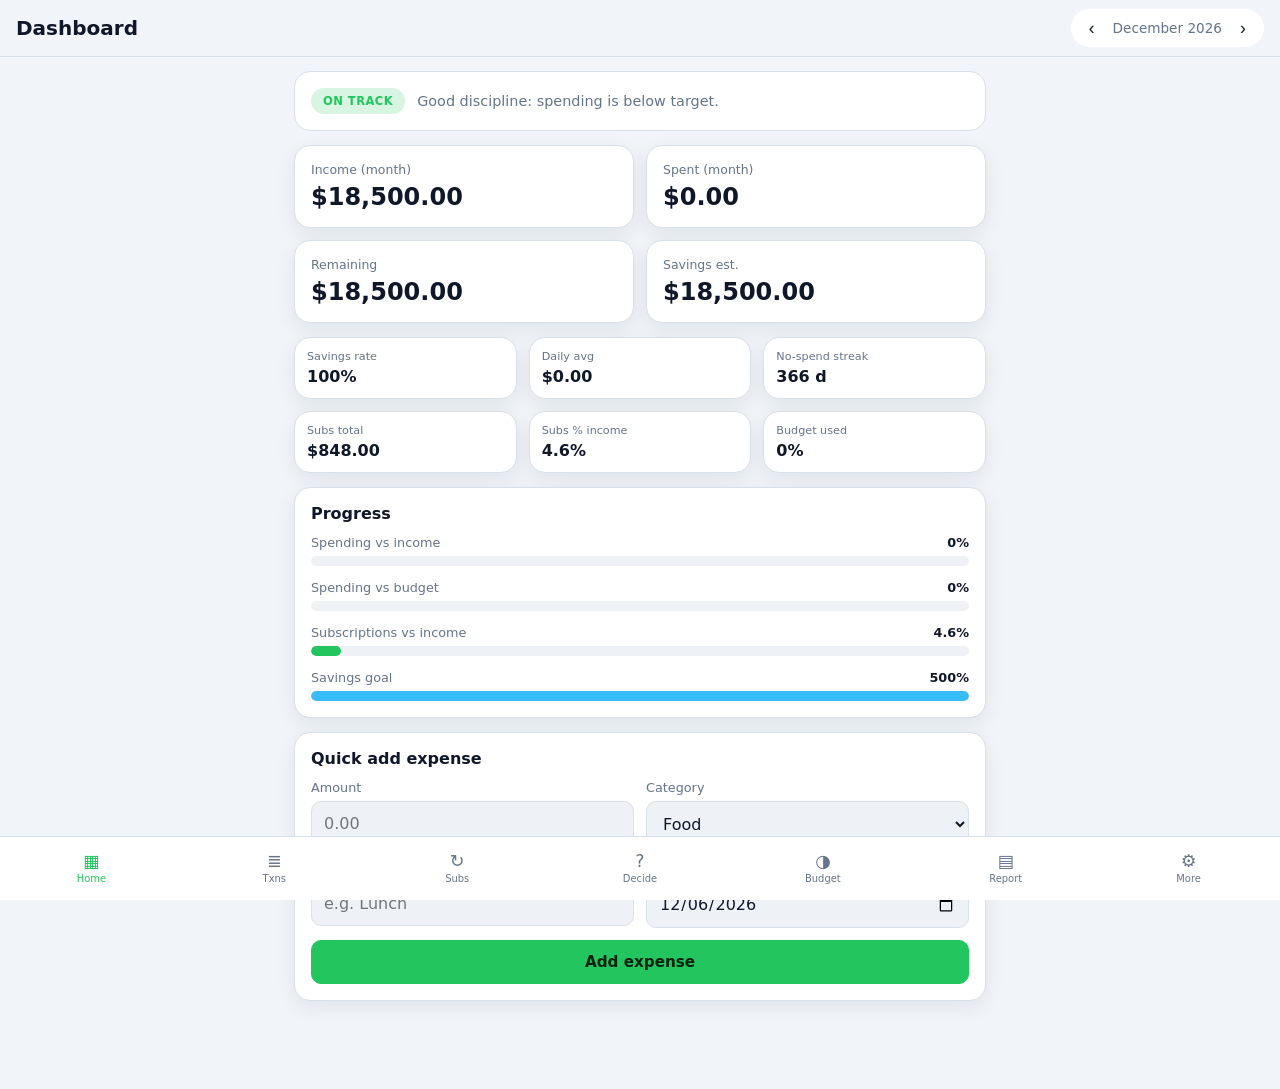
==== index.html @ 6a8331c9 "Initial commit: Javi's Finance offline-first PWA Private, local-first personal finance tracker (vani" ====
<!DOCTYPE html>
<html lang="en">
<head>
  <meta charset="UTF-8" />
  <meta name="viewport" content="width=device-width, initial-scale=1.0, viewport-fit=cover, maximum-scale=1.0, user-scalable=no" />
  <meta name="description" content="Private, offline-first personal finance tracker." />

  <title>Javi's Finance</title>

  <!-- PWA / iOS Home Screen configuration -->
  <link rel="manifest" href="./manifest.json" />
  <meta name="theme-color" content="#0f172a" />
  <meta name="apple-mobile-web-app-capable" content="yes" />
  <meta name="mobile-web-app-capable" content="yes" />
  <meta name="apple-mobile-web-app-status-bar-style" content="black-translucent" />
  <meta name="apple-mobile-web-app-title" content="Finance" />
  <link rel="apple-touch-icon" href="./icons/icon.svg" />
  <link rel="icon" href="./icons/icon.svg" type="image/svg+xml" />

  <link rel="stylesheet" href="./styles.css" />
</head>
<body>
  <!-- ============ APP HEADER ============ -->
  <header class="app-header">
    <div class="app-header__inner">
      <h1 class="app-title" id="screenTitle">Dashboard</h1>
      <div class="app-header__month">
        <button class="icon-btn" id="prevMonth" aria-label="Previous month">‹</button>
        <span id="currentMonthLabel">—</span>
        <button class="icon-btn" id="nextMonth" aria-label="Next month">›</button>
      </div>
    </div>
  </header>

  <!-- ============ MAIN CONTENT ============ -->
  <main class="app-main" id="appMain">

    <!-- ---------- DASHBOARD ---------- -->
    <section class="screen is-active" id="screen-dashboard" data-screen="dashboard">
      <div class="status-banner" id="statusBanner">
        <span class="status-badge" id="statusBadge">—</span>
        <p id="statusMessage">Loading your finances…</p>
      </div>

      <div class="grid grid-2">
        <div class="card stat">
          <span class="stat__label">Income (month)</span>
          <span class="stat__value" id="dashIncome">—</span>
        </div>
        <div class="card stat">
          <span class="stat__label">Spent (month)</span>
          <span class="stat__value" id="dashSpent">—</span>
        </div>
        <div class="card stat">
          <span class="stat__label">Remaining</span>
          <span class="stat__value" id="dashRemaining">—</span>
        </div>
        <div class="card stat">
          <span class="stat__label">Savings est.</span>
          <span class="stat__value" id="dashSavings">—</span>
        </div>
      </div>

      <div class="grid grid-3">
        <div class="card mini">
          <span class="mini__label">Savings rate</span>
          <span class="mini__value" id="dashSavingsRate">—</span>
        </div>
        <div class="card mini">
          <span class="mini__label">Daily avg</span>
          <span class="mini__value" id="dashDailyAvg">—</span>
        </div>
        <div class="card mini">
          <span class="mini__label">No-spend streak</span>
          <span class="mini__value" id="dashStreak">—</span>
        </div>
        <div class="card mini">
          <span class="mini__label">Subs total</span>
          <span class="mini__value" id="dashSubsTotal">—</span>
        </div>
        <div class="card mini">
          <span class="mini__label">Subs % income</span>
          <span class="mini__value" id="dashSubsPct">—</span>
        </div>
        <div class="card mini">
          <span class="mini__label">Budget used</span>
          <span class="mini__value" id="dashBudgetPct">—</span>
        </div>
      </div>

      <div class="card">
        <h3 class="card__title">Progress</h3>
        <div class="bar-group">
          <div class="bar-row">
            <span class="bar-row__label">Spending vs income <em id="lblSpendIncome"></em></span>
            <div class="bar"><div class="bar__fill" id="barSpendIncome"></div></div>
          </div>
          <div class="bar-row">
            <span class="bar-row__label">Spending vs budget <em id="lblSpendBudget"></em></span>
            <div class="bar"><div class="bar__fill" id="barSpendBudget"></div></div>
          </div>
          <div class="bar-row">
            <span class="bar-row__label">Subscriptions vs income <em id="lblSubsIncome"></em></span>
            <div class="bar"><div class="bar__fill" id="barSubsIncome"></div></div>
          </div>
          <div class="bar-row">
            <span class="bar-row__label">Savings goal <em id="lblSavingsGoal"></em></span>
            <div class="bar"><div class="bar__fill" id="barSavingsGoal"></div></div>
          </div>
        </div>
      </div>

      <div class="card">
        <h3 class="card__title">Quick add expense</h3>
        <form id="quickAddForm" class="form quick-form">
          <div class="form-row">
            <label>Amount
              <input type="number" step="0.01" min="0" inputmode="decimal" id="qaAmount" placeholder="0.00" required />
            </label>
            <label>Category
              <select id="qaCategory"></select>
            </label>
          </div>
          <div class="form-row">
            <label>Description
              <input type="text" id="qaDescription" placeholder="e.g. Lunch" />
            </label>
            <label>Date
              <input type="date" id="qaDate" required />
            </label>
          </div>
          <button type="submit" class="btn btn-primary btn-block">Add expense</button>
        </form>
      </div>
    </section>

    <!-- ---------- TRANSACTIONS ---------- -->
    <section class="screen" id="screen-transactions" data-screen="transactions">
      <div class="toolbar">
        <button class="btn btn-primary" id="addTxnBtn">+ Add transaction</button>
      </div>
      <div class="card filters">
        <div class="form-row">
          <label>Search
            <input type="search" id="txnSearch" placeholder="Description…" />
          </label>
          <label>Category
            <select id="txnFilterCategory"><option value="">All</option></select>
          </label>
        </div>
        <div class="form-row">
          <label>Type
            <select id="txnFilterType">
              <option value="">All</option>
              <option value="expense">Expense</option>
              <option value="income">Income</option>
            </select>
          </label>
          <label>Sort
            <select id="txnSort">
              <option value="date-desc">Date ↓</option>
              <option value="date-asc">Date ↑</option>
              <option value="amount-desc">Amount ↓</option>
              <option value="amount-asc">Amount ↑</option>
            </select>
          </label>
        </div>
      </div>
      <div id="txnList" class="list"></div>
    </section>

    <!-- ---------- SUBSCRIPTIONS ---------- -->
    <section class="screen" id="screen-subscriptions" data-screen="subscriptions">
      <div class="toolbar">
        <button class="btn btn-primary" id="addSubBtn">+ Add subscription</button>
      </div>
      <div class="grid grid-2">
        <div class="card stat"><span class="stat__label">Monthly total</span><span class="stat__value" id="subMonthly">—</span></div>
        <div class="card stat"><span class="stat__label">Yearly total</span><span class="stat__value" id="subYearly">—</span></div>
        <div class="card mini"><span class="mini__label">% of income</span><span class="mini__value" id="subPct">—</span></div>
        <div class="card mini"><span class="mini__label">Optional total</span><span class="mini__value" id="subOptional">—</span></div>
      </div>
      <div class="card" id="subInsightCard">
        <h3 class="card__title">Most expensive</h3>
        <p id="subMostExpensive" class="muted">—</p>
        <div id="subSuggestions"></div>
      </div>
      <div id="subList" class="list"></div>
    </section>

    <!-- ---------- PURCHASE DECISION ---------- -->
    <section class="screen" id="screen-decision" data-screen="decision">
      <div class="grid grid-3">
        <div class="card mini"><span class="mini__label">Avoided (rejected)</span><span class="mini__value" id="decAvoided">—</span></div>
        <div class="card mini"><span class="mini__label">Delayed</span><span class="mini__value" id="decDelayed">—</span></div>
        <div class="card mini"><span class="mini__label">Unnecessary avoided</span><span class="mini__value" id="decCount">—</span></div>
      </div>

      <div class="card">
        <h3 class="card__title">Should I buy it?</h3>
        <form id="decisionForm" class="form">
          <div class="form-row">
            <label>Item name<input type="text" id="decName" required placeholder="e.g. Headphones" /></label>
            <label>Cost<input type="number" step="0.01" min="0" inputmode="decimal" id="decCost" required placeholder="0.00" /></label>
          </div>
          <label>Category<select id="decCategory"></select></label>
          <div class="check-grid">
            <label class="check"><input type="checkbox" id="decNecessary" /> Is it necessary?</label>
            <label class="check"><input type="checkbox" id="decSupports" /> Supports health / work / family?</label>
            <label class="check"><input type="checkbox" id="decCanWait" /> Can it wait 7 days?</label>
            <label class="check"><input type="checkbox" id="decFreeAlt" /> Is there a free alternative?</label>
          </div>
          <label>Notes<textarea id="decNotes" rows="2" placeholder="Optional"></textarea></label>
          <button type="submit" class="btn btn-primary btn-block">Evaluate</button>
        </form>
        <div id="decisionResult" class="decision-result hidden"></div>
      </div>

      <h3 class="section-heading">History</h3>
      <div id="decList" class="list"></div>
    </section>

    <!-- ---------- BUDGET ---------- -->
    <section class="screen" id="screen-budget" data-screen="budget">
      <div class="toolbar">
        <button class="btn btn-primary" id="addBudgetBtn">+ Add budget</button>
      </div>
      <div id="budgetAlerts"></div>
      <div id="budgetList" class="list"></div>
    </section>

    <!-- ---------- REPORTS ---------- -->
    <section class="screen" id="screen-reports" data-screen="reports">
      <div class="card">
        <h3 class="card__title">Monthly summary</h3>
        <p id="reportSummary" class="muted">—</p>
      </div>
      <div class="grid grid-2">
        <div class="card stat"><span class="stat__label">Income</span><span class="stat__value" id="repIncome">—</span></div>
        <div class="card stat"><span class="stat__label">Expenses</span><span class="stat__value" id="repExpenses">—</span></div>
        <div class="card stat"><span class="stat__label">Net savings</span><span class="stat__value" id="repNet">—</span></div>
        <div class="card stat"><span class="stat__label">Savings rate</span><span class="stat__value" id="repRate">—</span></div>
      </div>
      <div class="card">
        <h3 class="card__title">Budget performance</h3>
        <p id="repBudget" class="muted">—</p>
      </div>
      <div class="card">
        <h3 class="card__title">Expenses by category</h3>
        <div id="repCategoryChart" class="chart"></div>
      </div>
      <div class="card">
        <h3 class="card__title">Essential vs optional</h3>
        <div id="repNecessityChart" class="chart"></div>
      </div>
      <div class="card">
        <h3 class="card__title">Top 5 expenses</h3>
        <div id="repTopList" class="list"></div>
      </div>
      <div class="toolbar">
        <button class="btn" id="exportReportCsv">Export report CSV</button>
      </div>
    </section>

    <!-- ---------- SETTINGS ---------- -->
    <section class="screen" id="screen-settings" data-screen="settings">
      <div class="card">
        <h3 class="card__title">Income & goals</h3>
        <form id="settingsForm" class="form">
          <div class="form-row">
            <label>Biweekly income<input type="number" step="0.01" min="0" id="setBiweekly" /></label>
            <label>Monthly income<input type="number" step="0.01" min="0" id="setMonthly" /></label>
          </div>
          <div class="form-row">
            <label>Income frequency
              <select id="setFrequency">
                <option value="biweekly">Biweekly</option>
                <option value="monthly">Monthly</option>
              </select>
            </label>
            <label>Currency symbol<input type="text" id="setCurrency" maxlength="4" /></label>
          </div>
          <div class="form-row">
            <label>Savings goal %<input type="number" step="1" min="0" max="100" id="setSavingsPct" /></label>
            <label>Spending limit %<input type="number" step="1" min="0" max="100" id="setSpendPct" /></label>
          </div>
          <div class="form-row">
            <label>Default monthly budget<input type="number" step="0.01" min="0" id="setMonthlyBudget" /></label>
            <label>First day of month<input type="number" min="1" max="28" id="setFirstDay" /></label>
          </div>
          <label>Theme
            <select id="setTheme">
              <option value="system">System</option>
              <option value="dark">Dark</option>
              <option value="light">Light</option>
            </select>
          </label>
          <button type="submit" class="btn btn-primary btn-block">Save settings</button>
        </form>
      </div>

      <div class="card">
        <h3 class="card__title">Categories</h3>
        <p class="muted small">Expense categories (comma separated)</p>
        <textarea id="setExpenseCats" rows="3"></textarea>
        <p class="muted small">Income categories (comma separated)</p>
        <textarea id="setIncomeCats" rows="2"></textarea>
        <button class="btn btn-block" id="saveCatsBtn">Save categories</button>
      </div>

      <div class="card">
        <h3 class="card__title">Backup & data</h3>
        <div class="btn-stack">
          <button class="btn" id="exportJsonBtn">Export all (JSON)</button>
          <button class="btn" id="exportTxnCsvBtn">Export transactions (CSV)</button>
          <button class="btn" id="exportBudgetCsvBtn">Export budgets (CSV)</button>
          <label class="btn btn-file">Import JSON backup
            <input type="file" id="importJsonInput" accept="application/json,.json" hidden />
          </label>
          <button class="btn btn-danger" id="resetBtn">Reset all data</button>
        </div>
      </div>

      <p class="muted small center">Javi's Finance · v1.0.0 · all data stored locally on this device.</p>
    </section>
  </main>

  <!-- ============ BOTTOM NAVIGATION ============ -->
  <nav class="bottom-nav" id="bottomNav">
    <button class="nav-btn is-active" data-nav="dashboard"><span class="nav-ico">▦</span><span>Home</span></button>
    <button class="nav-btn" data-nav="transactions"><span class="nav-ico">≣</span><span>Txns</span></button>
    <button class="nav-btn" data-nav="subscriptions"><span class="nav-ico">↻</span><span>Subs</span></button>
    <button class="nav-btn" data-nav="decision"><span class="nav-ico">?</span><span>Decide</span></button>
    <button class="nav-btn" data-nav="budget"><span class="nav-ico">◑</span><span>Budget</span></button>
    <button class="nav-btn" data-nav="reports"><span class="nav-ico">▤</span><span>Report</span></button>
    <button class="nav-btn" data-nav="settings"><span class="nav-ico">⚙</span><span>More</span></button>
  </nav>

  <!-- ============ MODAL CONTAINER ============ -->
  <div class="modal-backdrop hidden" id="modalBackdrop">
    <div class="modal" id="modal" role="dialog" aria-modal="true">
      <div class="modal__head">
        <h3 id="modalTitle">Title</h3>
        <button class="icon-btn" id="modalClose" aria-label="Close">✕</button>
      </div>
      <div class="modal__body" id="modalBody"></div>
    </div>
  </div>

  <!-- ============ TOAST ============ -->
  <div id="toast" class="toast hidden"></div>

  <script src="./app.js"></script>
</body>
</html>
---- styles.css ----
/* ===========================================================
   Javi's Finance — styles.css
   Mobile-first, dark-by-default, calm finance dashboard.
   =========================================================== */

:root {
  --bg: #0f172a;
  --bg-elev: #1e293b;
  --bg-elev-2: #273449;
  --line: #334155;
  --text: #e2e8f0;
  --text-dim: #94a3b8;
  --accent: #22c55e;
  --accent-dim: #16a34a;
  --info: #38bdf8;
  --warn: #f59e0b;
  --danger: #ef4444;
  --radius: 16px;
  --radius-sm: 10px;
  --shadow: 0 6px 20px rgba(0, 0, 0, 0.35);
  --safe-top: env(safe-area-inset-top, 0px);
  --safe-bottom: env(safe-area-inset-bottom, 0px);
  --nav-h: 64px;
  --header-h: 56px;
}

/* Light theme override */
:root[data-theme="light"] {
  --bg: #f1f5f9;
  --bg-elev: #ffffff;
  --bg-elev-2: #eef2f7;
  --line: #d8e0ea;
  --text: #0f172a;
  --text-dim: #64748b;
  --shadow: 0 6px 20px rgba(15, 23, 42, 0.08);
}

* { box-sizing: border-box; margin: 0; padding: 0; }

html, body {
  background: var(--bg);
  color: var(--text);
  font-family: -apple-system, BlinkMacSystemFont, "Segoe UI", Roboto, system-ui, sans-serif;
  -webkit-font-smoothing: antialiased;
  font-size: 16px;
}

body {
  min-height: 100vh;
  padding-bottom: calc(var(--nav-h) + var(--safe-bottom));
}

/* ---------------- Header ---------------- */
.app-header {
  position: sticky;
  top: 0;
  z-index: 20;
  background: var(--bg);
  padding-top: var(--safe-top);
  border-bottom: 1px solid var(--line);
}
.app-header__inner {
  height: var(--header-h);
  display: flex;
  align-items: center;
  justify-content: space-between;
  padding: 0 16px;
}
.app-title { font-size: 1.25rem; font-weight: 700; }
.app-header__month {
  display: flex;
  align-items: center;
  gap: 6px;
  font-size: 0.85rem;
  color: var(--text-dim);
  background: var(--bg-elev);
  border-radius: 999px;
  padding: 4px 6px;
}
.app-header__month span { min-width: 84px; text-align: center; }

.icon-btn {
  background: transparent;
  border: 0;
  color: var(--text);
  font-size: 1.1rem;
  width: 30px;
  height: 30px;
  border-radius: 8px;
  cursor: pointer;
}
.icon-btn:active { background: var(--bg-elev-2); }

/* ---------------- Main / screens ---------------- */
.app-main { padding: 14px 14px 24px; max-width: 720px; margin: 0 auto; }
.screen { display: none; flex-direction: column; gap: 14px; }
.screen.is-active { display: flex; }

.section-heading { font-size: 0.95rem; color: var(--text-dim); margin-top: 4px; }

/* ---------------- Cards & grid ---------------- */
.card {
  background: var(--bg-elev);
  border: 1px solid var(--line);
  border-radius: var(--radius);
  padding: 16px;
  box-shadow: var(--shadow);
}
.card__title { font-size: 1rem; margin-bottom: 12px; }

.grid { display: grid; gap: 12px; }
.grid-2 { grid-template-columns: repeat(2, 1fr); }
.grid-3 { grid-template-columns: repeat(3, 1fr); }

.stat { display: flex; flex-direction: column; gap: 6px; }
.stat__label { font-size: 0.78rem; color: var(--text-dim); }
.stat__value { font-size: 1.35rem; font-weight: 700; }

.mini { display: flex; flex-direction: column; gap: 4px; padding: 12px; }
.mini__label { font-size: 0.7rem; color: var(--text-dim); }
.mini__value { font-size: 1rem; font-weight: 600; }

/* ---------------- Status banner ---------------- */
.status-banner {
  background: var(--bg-elev);
  border: 1px solid var(--line);
  border-radius: var(--radius);
  padding: 16px;
  display: flex;
  align-items: center;
  gap: 12px;
}
.status-banner p { font-size: 0.9rem; color: var(--text-dim); }
.status-badge {
  font-size: 0.72rem;
  font-weight: 700;
  text-transform: uppercase;
  letter-spacing: 0.04em;
  padding: 6px 12px;
  border-radius: 999px;
  white-space: nowrap;
}
.status-badge.green { background: rgba(34, 197, 94, 0.18); color: var(--accent); }
.status-badge.yellow { background: rgba(245, 158, 11, 0.18); color: var(--warn); }
.status-badge.red { background: rgba(239, 68, 68, 0.18); color: var(--danger); }

/* ---------------- Progress bars ---------------- */
.bar-group { display: flex; flex-direction: column; gap: 14px; }
.bar-row__label {
  display: flex; justify-content: space-between;
  font-size: 0.8rem; color: var(--text-dim); margin-bottom: 6px;
}
.bar-row__label em { font-style: normal; color: var(--text); font-weight: 600; }
.bar {
  height: 10px; background: var(--bg-elev-2);
  border-radius: 999px; overflow: hidden;
}
.bar__fill {
  height: 100%; width: 0%;
  background: var(--accent);
  border-radius: 999px;
  transition: width 0.4s ease;
}
.bar__fill.warn { background: var(--warn); }
.bar__fill.danger { background: var(--danger); }
.bar__fill.info { background: var(--info); }

/* ---------------- Forms ---------------- */
.form { display: flex; flex-direction: column; gap: 12px; }
.form-row { display: grid; grid-template-columns: 1fr 1fr; gap: 12px; }
label { display: flex; flex-direction: column; gap: 6px; font-size: 0.8rem; color: var(--text-dim); }
input, select, textarea {
  background: var(--bg-elev-2);
  border: 1px solid var(--line);
  color: var(--text);
  border-radius: var(--radius-sm);
  padding: 12px;
  font-size: 1rem;
  font-family: inherit;
  width: 100%;
}
input:focus, select:focus, textarea:focus {
  outline: none; border-color: var(--accent);
}
textarea { resize: vertical; }

.check-grid { display: grid; grid-template-columns: 1fr 1fr; gap: 10px; }
.check {
  flex-direction: row; align-items: center; gap: 8px;
  color: var(--text); font-size: 0.85rem;
  background: var(--bg-elev-2); padding: 10px; border-radius: var(--radius-sm);
}
.check input { width: auto; }

/* ---------------- Buttons ---------------- */
.btn {
  background: var(--bg-elev-2);
  color: var(--text);
  border: 1px solid var(--line);
  border-radius: var(--radius-sm);
  padding: 12px 16px;
  font-size: 0.95rem;
  font-weight: 600;
  cursor: pointer;
  font-family: inherit;
}
.btn:active { transform: translateY(1px); }
.btn-primary { background: var(--accent); color: #06210f; border-color: var(--accent); }
.btn-danger { background: rgba(239, 68, 68, 0.15); color: var(--danger); border-color: rgba(239,68,68,0.4); }
.btn-block { width: 100%; }
.btn-stack { display: flex; flex-direction: column; gap: 10px; }
.btn-file { text-align: center; display: block; }

.toolbar { display: flex; gap: 10px; }

/* ---------------- Lists ---------------- */
.list { display: flex; flex-direction: column; gap: 10px; }
.list-item {
  background: var(--bg-elev);
  border: 1px solid var(--line);
  border-radius: var(--radius-sm);
  padding: 12px 14px;
  display: flex;
  align-items: center;
  justify-content: space-between;
  gap: 10px;
}
.list-item__main { display: flex; flex-direction: column; gap: 3px; min-width: 0; }
.list-item__title { font-weight: 600; font-size: 0.95rem; }
.list-item__sub { font-size: 0.75rem; color: var(--text-dim); }
.list-item__amount { font-weight: 700; white-space: nowrap; }
.amount-expense { color: var(--danger); }
.amount-income { color: var(--accent); }
.list-item__actions { display: flex; gap: 6px; }

.tag {
  font-size: 0.65rem; padding: 2px 8px; border-radius: 999px;
  background: var(--bg-elev-2); color: var(--text-dim);
}
.tag.essential { background: rgba(34,197,94,0.16); color: var(--accent); }
.tag.useful { background: rgba(56,189,248,0.16); color: var(--info); }
.tag.unnecessary, .tag.optional { background: rgba(245,158,11,0.16); color: var(--warn); }
.tag.inactive { background: rgba(148,163,184,0.16); color: var(--text-dim); }

/* ---------------- Budget item ---------------- */
.budget-item { display: flex; flex-direction: column; gap: 8px; }
.budget-item__head { display: flex; justify-content: space-between; align-items: baseline; }
.budget-item__name { font-weight: 600; }
.budget-item__nums { font-size: 0.8rem; color: var(--text-dim); }

/* ---------------- Charts (CSS bars) ---------------- */
.chart { display: flex; flex-direction: column; gap: 10px; }
.chart-row { display: flex; flex-direction: column; gap: 4px; }
.chart-row__top { display: flex; justify-content: space-between; font-size: 0.8rem; }
.chart-row__bar { height: 14px; background: var(--bg-elev-2); border-radius: 6px; overflow: hidden; }
.chart-row__fill { height: 100%; background: var(--info); border-radius: 6px; }

/* ---------------- Alerts ---------------- */
.alert {
  border-radius: var(--radius-sm);
  padding: 12px 14px;
  font-size: 0.85rem;
  display: flex;
  gap: 8px;
  align-items: flex-start;
}
.alert.green { background: rgba(34,197,94,0.12); color: var(--accent); }
.alert.yellow { background: rgba(245,158,11,0.12); color: var(--warn); }
.alert.red { background: rgba(239,68,68,0.12); color: var(--danger); }
#budgetAlerts { display: flex; flex-direction: column; gap: 8px; }

/* ---------------- Decision result ---------------- */
.decision-result {
  margin-top: 14px; padding: 16px; border-radius: var(--radius-sm);
  text-align: center;
}
.decision-result h4 { font-size: 1.1rem; margin-bottom: 6px; }
.decision-result.buy { background: rgba(34,197,94,0.14); color: var(--accent); }
.decision-result.wait { background: rgba(245,158,11,0.14); color: var(--warn); }
.decision-result.no { background: rgba(239,68,68,0.14); color: var(--danger); }

/* ---------------- Empty state ---------------- */
.empty {
  text-align: center; color: var(--text-dim);
  padding: 32px 16px; font-size: 0.9rem;
}

/* ---------------- Misc ---------------- */
.muted { color: var(--text-dim); }
.small { font-size: 0.78rem; }
.center { text-align: center; }
.hidden { display: none !important; }

/* ---------------- Bottom nav ---------------- */
.bottom-nav {
  position: fixed;
  bottom: 0; left: 0; right: 0;
  z-index: 30;
  display: flex;
  background: var(--bg-elev);
  border-top: 1px solid var(--line);
  padding-bottom: var(--safe-bottom);
  height: calc(var(--nav-h) + var(--safe-bottom));
}
.nav-btn {
  flex: 1;
  background: transparent;
  border: 0;
  color: var(--text-dim);
  display: flex;
  flex-direction: column;
  align-items: center;
  justify-content: center;
  gap: 2px;
  font-size: 0.62rem;
  cursor: pointer;
  font-family: inherit;
}
.nav-ico { font-size: 1.1rem; line-height: 1; }
.nav-btn.is-active { color: var(--accent); }

/* ---------------- Modal ---------------- */
.modal-backdrop {
  position: fixed; inset: 0; z-index: 50;
  background: rgba(0,0,0,0.6);
  display: flex; align-items: flex-end; justify-content: center;
}
.modal {
  background: var(--bg-elev);
  border-radius: 20px 20px 0 0;
  width: 100%; max-width: 720px;
  max-height: 92vh;
  overflow-y: auto;
  padding: 18px 16px calc(24px + var(--safe-bottom));
  animation: slideUp 0.22s ease;
}
@keyframes slideUp { from { transform: translateY(40px); opacity: 0; } to { transform: translateY(0); opacity: 1; } }
.modal__head { display: flex; justify-content: space-between; align-items: center; margin-bottom: 14px; }
.modal__head h3 { font-size: 1.1rem; }

/* ---------------- Toast ---------------- */
.toast {
  position: fixed;
  bottom: calc(var(--nav-h) + var(--safe-bottom) + 16px);
  left: 50%; transform: translateX(-50%);
  background: var(--bg-elev-2);
  color: var(--text);
  border: 1px solid var(--line);
  padding: 12px 18px;
  border-radius: 999px;
  font-size: 0.85rem;
  z-index: 60;
  box-shadow: var(--shadow);
  animation: fadeIn 0.2s ease;
}
@keyframes fadeIn { from { opacity: 0; } to { opacity: 1; } }

/* ---------------- Larger screens ---------------- */
@media (min-width: 540px) {
  .stat__value { font-size: 1.5rem; }
}
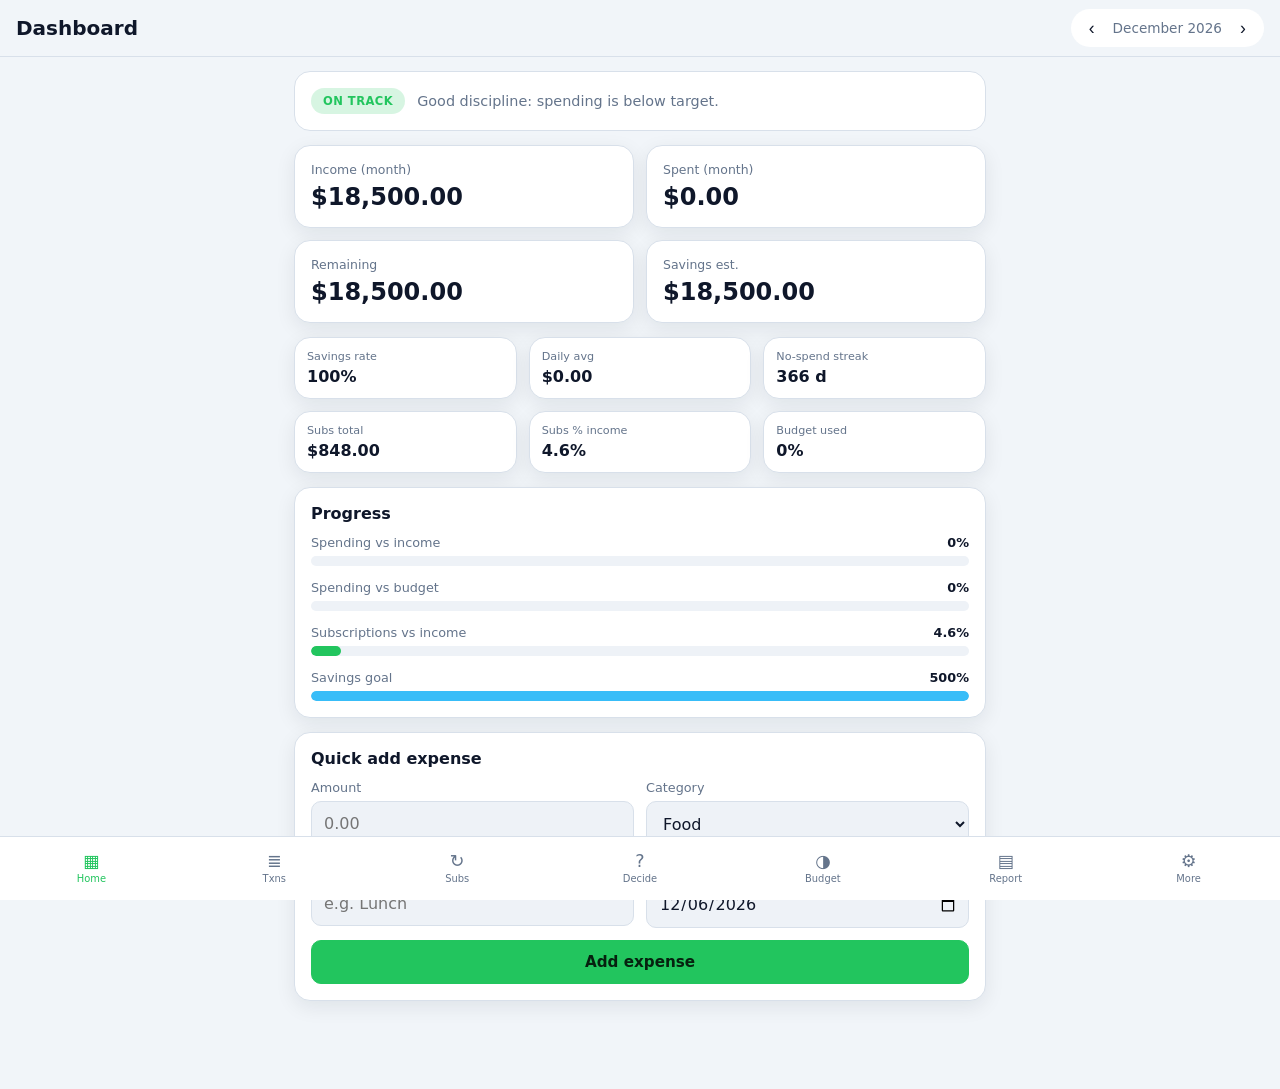
==== commit a050defd: "Add CSV template download and CSV transaction import In Settings > Backup & data: - "Download CSV te" ====
--- a/index.html
+++ b/index.html
@@ -314,11 +314,19 @@
           <button class="btn" id="exportJsonBtn">Export all (JSON)</button>
           <button class="btn" id="exportTxnCsvBtn">Export transactions (CSV)</button>
           <button class="btn" id="exportBudgetCsvBtn">Export budgets (CSV)</button>
+          <button class="btn" id="downloadCsvTemplateBtn">Download CSV template</button>
+          <label class="btn btn-file">Import transactions (CSV)
+            <input type="file" id="importTxnCsvInput" accept=".csv,text/csv" hidden />
+          </label>
           <label class="btn btn-file">Import JSON backup
             <input type="file" id="importJsonInput" accept="application/json,.json" hidden />
           </label>
           <button class="btn btn-danger" id="resetBtn">Reset all data</button>
         </div>
+        <p class="muted small">CSV template columns: <code>date, type, amount, category,
+          description, necessity, paymentMethod, notes</code>. Dates use
+          <code>YYYY-MM-DD</code>. Importing a CSV <b>adds</b> rows to your existing
+          transactions (it doesn't overwrite them).</p>
       </div>
 
       <p class="muted small center">Javi's Finance · v1.0.0 · all data stored locally on this device.</p>
--- a/styles.css
+++ b/styles.css
@@ -167,7 +167,10 @@
 
 /* ---------------- Forms ---------------- */
 .form { display: flex; flex-direction: column; gap: 12px; }
-.form-row { display: grid; grid-template-columns: 1fr 1fr; gap: 12px; }
+/* minmax(0,1fr) — not plain 1fr — lets columns shrink below their content's
+   intrinsic width, which is what stops iOS date inputs from overflowing. */
+.form-row { display: grid; grid-template-columns: minmax(0, 1fr) minmax(0, 1fr); gap: 12px; }
+.form-row > label { min-width: 0; }
 label { display: flex; flex-direction: column; gap: 6px; font-size: 0.8rem; color: var(--text-dim); }
 input, select, textarea {
   background: var(--bg-elev-2);
@@ -178,6 +181,26 @@
   font-size: 1rem;
   font-family: inherit;
   width: 100%;
+  min-width: 0;          /* allow inputs to shrink within their container */
+  max-width: 100%;
+}
+/* iOS/WebKit date & time inputs report a wide intrinsic size and ignore width
+   unless appearance is reset; these rules keep them inside their box. */
+input[type="date"],
+input[type="time"],
+input[type="datetime-local"] {
+  -webkit-appearance: none;
+  appearance: none;
+  box-sizing: border-box;
+}
+input[type="date"]::-webkit-date-and-time-value {
+  text-align: left;
+  margin: 0;
+  min-width: 0;
+}
+input[type="date"]::-webkit-calendar-picker-indicator {
+  margin-inline-start: auto;
+  padding: 0;
 }
 input:focus, select:focus, textarea:focus {
   outline: none; border-color: var(--accent);
